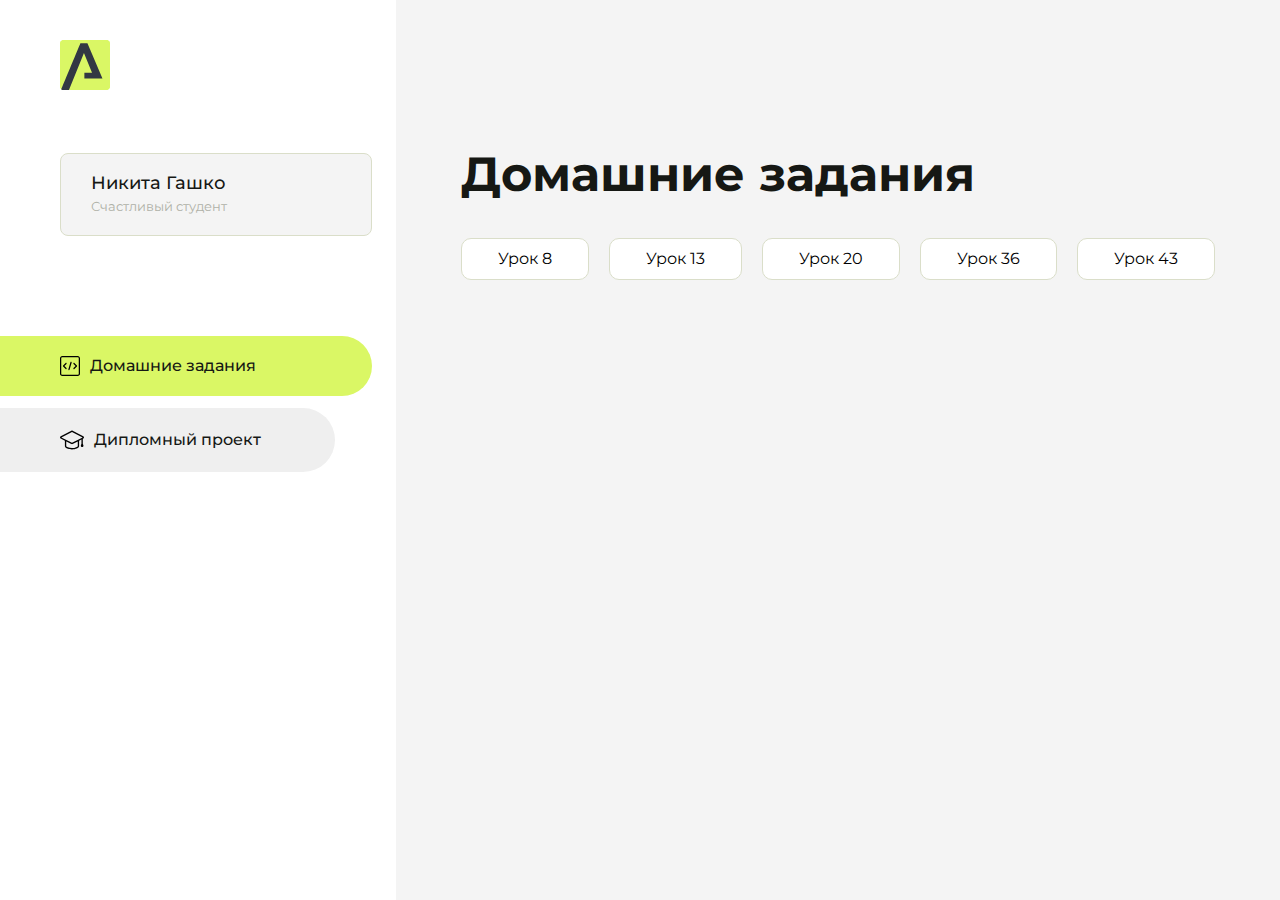
==== index.html @ 68aebcd8 "Update index.html" ====
<!DOCTYPE html>
<html lang="en">
<head>
    <meta charset="UTF-8">
    <meta name="viewport" content="width=device-width, initial-scale=1.0">
    <title>Домашняя работа</title>
    <link rel="shortcut icon" href="src/logo.ico" type="image/x-icon">
    <link rel="preconnect" href="https://fonts.googleapis.com">
    <link rel="preconnect" href="https://fonts.gstatic.com" crossorigin>
    <link href="https://fonts.googleapis.com/css2?family=Montserrat:wght@400;500;700&family=Rubik:wght@500&display=swap"
          rel="stylesheet">
    <link rel="stylesheet" href="src/style.css">
</head>
<body id="body">
<div class="overlay" id="overlay"></div>
<div class="layout">
    <div class="burger" id="burger">
        <svg viewBox="0 0 24 24" fill="none" xmlns="http://www.w3.org/2000/svg">
            <g id="SVGRepo_bgCarrier" stroke-width="0"></g>
            <g id="SVGRepo_tracerCarrier" stroke-linecap="round" stroke-linejoin="round"></g>
            <g id="SVGRepo_iconCarrier">
                <path d="M4 18L20 18" stroke="#DAF765" stroke-width="2" stroke-linecap="round"></path>
                <path d="M4 12L20 12" stroke="#DAF765" stroke-width="2" stroke-linecap="round"></path>
                <path d="M4 6L20 6" stroke="#DAF765" stroke-width="2" stroke-linecap="round"></path>
            </g>
        </svg>
    </div>
    <aside class="sidebar" id="sidebar">
        <div class="sidebar__inner">
            <div class="logo">
                <svg width="50" height="50" viewBox="0 0 50 50" fill="none" xmlns="http://www.w3.org/2000/svg">
                    <g clip-path="url(#clip0_513_74730)">
                        <path d="M46.17 -0.257004H3.83C1.57281 -0.257004 -0.257 1.57281 -0.257 3.83V46.17C-0.257 48.4272 1.57281 50.257 3.83 50.257H46.17C48.4272 50.257 50.257 48.4272 50.257 46.17V3.83C50.257 1.57281 48.4272 -0.257004 46.17 -0.257004Z"
                              fill="#DAF765"/>
                        <path d="M24.375 38.4H42.461L27.441 3.1585H20.4355C20.4355 3.1585 6.7895 35.881 1.1945 49.294C2.015 50.0275 3.0945 50.257 3.6945 50.257H8.8445L23.954 13.07L32.0465 32.8285H24.375V38.4Z"
                              fill="#323843"/>
                    </g>
                    <defs>
                        <clipPath id="clip0_513_74730">
                            <rect width="50" height="50" fill="white"/>
                        </clipPath>
                    </defs>
                </svg>
            </div>
            <div class="sidebar__user">
                <div class="sidebar__name">Никита Гашко</div>
                <div class="sidebar__text">Счастливый студент</div>
            </div>
            <div class="sidebar__tabs">
                <div class="sidebar__item">
                    <button class="sidebar__button active" id="tasks">
                        <svg xmlns="http://www.w3.org/2000/svg" width="20" height="20" viewBox="0 0 20 20" fill="none">
                            <g clip-path="url(#clip0_704_74543)">
                                <path d="M17.7083 20H2.29167C1.0275 20 0 18.9725 0 17.7083V2.29167C0 1.0275 1.0275 0 2.29167 0H17.7083C18.9725 0 20 1.0275 20 2.29167V17.7083C20 18.9725 18.9725 20 17.7083 20ZM2.29167 1.25C1.7175 1.25 1.25 1.7175 1.25 2.29167V17.7083C1.25 18.2825 1.7175 18.75 2.29167 18.75H17.7083C18.2825 18.75 18.75 18.2825 18.75 17.7083V2.29167C18.75 1.7175 18.2825 1.25 17.7083 1.25H2.29167Z"
                                      fill="black"/>
                                <path d="M6.04167 13.125C5.88167 13.125 5.72167 13.0642 5.6 12.9417L3.1 10.4417C2.85583 10.1975 2.85583 9.80167 3.1 9.5575L5.6 7.0575C5.84417 6.81333 6.24 6.81333 6.48417 7.0575C6.72833 7.30167 6.72833 7.6975 6.48417 7.94167L4.42583 10L6.48417 12.0583C6.72833 12.3025 6.72833 12.6983 6.48417 12.9425C6.36167 13.0642 6.20167 13.125 6.04167 13.125Z"
                                      fill="black"/>
                                <path d="M8.95833 14.1667C8.9 14.1667 8.84 14.1583 8.78167 14.1417C8.45083 14.0442 8.26083 13.6967 8.35833 13.3658L10.4417 6.28251C10.5392 5.95084 10.8892 5.76417 11.2175 5.85917C11.5483 5.95667 11.7383 6.30417 11.6408 6.63501L9.5575 13.7183C9.47833 13.9908 9.22833 14.1667 8.95833 14.1667Z"
                                      fill="black"/>
                                <path d="M13.9583 13.125C13.7983 13.125 13.6383 13.0642 13.5167 12.9417C13.2725 12.6975 13.2725 12.3017 13.5167 12.0575L15.575 9.99916L13.5167 7.94083C13.2725 7.69666 13.2725 7.30083 13.5167 7.05666C13.7608 6.81249 14.1567 6.81249 14.4008 7.05666L16.9008 9.55666C17.145 9.80083 17.145 10.1967 16.9008 10.4408L14.4008 12.9408C14.2783 13.0642 14.1183 13.125 13.9583 13.125Z"
                                      fill="black"/>
                            </g>
                            <defs>
                                <clipPath id="clip0_704_74543">
                                    <rect width="20" height="20" fill="white"/>
                                </clipPath>
                            </defs>
                        </svg>
                        <span>Домашние задания</span></button>
                </div>
                <div class="sidebar__item">
                    <button class="sidebar__button" id="diplom">
                        <svg xmlns="http://www.w3.org/2000/svg" width="24" height="24" viewBox="0 0 24 24" fill="none">
                            <g clip-path="url(#clip0_704_74553)">
                                <path d="M23.2628 10.5971C23.7176 10.365 24 9.90375 24 9.39337C24 8.883 23.7176 8.42175 23.2628 8.18962L12.6135 2.75362C12.2291 2.55824 11.7705 2.55787 11.3854 2.75399L0.736875 8.19C0.282375 8.42175 0 8.883 0 9.39337C0 9.90375 0.282375 10.365 0.736875 10.5971L4.89038 12.7177V18.2074C4.89038 19.8154 8.412 21.393 12 21.393C15.5884 21.393 19.1096 19.815 19.1096 18.2074V12.7174L21.4609 11.517V15.8017L20.901 17.2305C20.7409 17.6389 20.7934 18.0994 21.0405 18.4616C21.2876 18.8246 21.6979 19.041 22.1366 19.041C22.5754 19.041 22.9852 18.8246 23.2324 18.462C23.4795 18.099 23.532 17.6385 23.3719 17.2301L22.8124 15.8021V10.827L23.2628 10.5971ZM17.7623 18.1721C17.6198 18.6375 15.3491 20.0419 12 20.0419C8.65088 20.0419 6.38025 18.6375 6.2415 18.2074V12.3037L6.23887 12.3019C6.23812 12.057 6.1065 11.8207 5.87325 11.7019L1.3515 9.39337L12 3.95737L22.6489 9.39337L12 14.8294L5.87325 11.7019C5.54063 11.5331 4.6695 11.6674 4.5 12C4.33012 12.3322 4.55813 12.5479 4.89038 12.7177L11.3857 16.0331C11.5781 16.1314 11.7889 16.1805 12 16.1805C12.2107 16.1805 12.4222 16.1314 12.6146 16.0331L17.7593 13.407L17.7623 18.1721Z"
                                      fill="black"/>
                            </g>
                            <defs>
                                <clipPath id="clip0_704_74553">
                                    <rect width="24" height="24" fill="white"/>
                                </clipPath>
                            </defs>
                        </svg>
                        <span>Дипломный проект</span></button>
                </div>
            </div>
        </div>

    </aside>
    <div class="content">
        <div class="container">
            <div class="content__block" id="tasksBlock">
                <div class="content__title">Домашние задания</div>
                <ul class="content__list">
                    <li class="content__list-item">
                        <a href="Урок 8/index.html">Урок 8</a>
                    </li>
                    <li class="content__list-item">
                        <a href="Урок 13/index.html">Урок 13</a>
                    </li>
                    <li class="content__list-item">
                        <a href="Урок 20/index.html">Урок 20</a>
                    </li>
                    <li class="content__list-item">
                        <a href="Урок 36/index.html">Урок 36</a>
                    </li>
                    <li class="content__list-item">
                        <a href="Урок 36/index.html">Урок 43</a>
                    </li>
                </ul>
            </div>
            <div class="content__block hidden" id="diplomBlock">
                <div class="content__title">Дипломный проект</div>
                <div class="content__list-diplom">
                    <a href="ПАПКА-С-НОМЕРОМ-УРОКА">Ссылка на ДЗ</a>
                </div>
                <div class="content__decor">
                    <div class="content__decor-text">Давай проверим, чему ты научился!</div>
                    <div class="content__decor-img">
                        <img src="src/decor.png" alt="decor">
                    </div>
                </div>
            </div>
        </div>
    </div>
</div>
<script src="src/index.js"></script>
</body>
</html>
---- src/style.css ----
*{padding: 0;margin: 0;border: 0;}
*,*:before,*:after{-webkit-box-sizing: border-box;box-sizing: border-box;}
:focus,:active{outline: none;}
a:focus,a:active{outline: none;}
nav,footer,header,aside{display: block;}
html,body{
    height:100%;width:100%;
    font-size:100%;line-height:1;-ms-text-size-adjust:100%;-moz-text-size-adjust:100%;-webkit-text-size-adjust:100%;}
input,button,textarea{font-family:inherit;}
input::-ms-clear{display: none;}
button{cursor: pointer;}
button::-moz-focus-inner{padding:0;border:0;}
a,a:visited{text-decoration: none;}
a:hover{text-decoration: none;}
ul li{list-style: none;}
img{vertical-align: top;}
h1,h2,h3,h4,h5,h6{font-size:inherit;font-weight: inherit;}
a{color:inherit;}



body {
    font-family: "Montserrat",SansSerif;
    color: black;
}

body.overflow {
    overflow: hidden;
}



.layout {
    display: -webkit-box;
    display: -ms-flexbox;
    display: flex;
    min-height: 100vh;
}

.sidebar {
    padding: 40px 24px 40px 0;
    -ms-flex-negative: 0;
    flex-shrink: 0;
    background-color: white;
}



.content {
    -webkit-box-flex: 1;
    -ms-flex-positive: 1;
    flex-grow: 1;
    background-color: #F4F4F4;
}

.container {
    display: -webkit-box;
    display: -ms-flexbox;
    display: flex;
    -webkit-box-orient: vertical;
    -webkit-box-direction: normal;
    -ms-flex-direction: column;
    flex-direction: column;
    -webkit-box-pack: center;
    -ms-flex-pack: center;
    justify-content: center;
    -webkit-box-align: center;
    -ms-flex-align: center;
    align-items: center;
    padding: 150px 60px 80px 60px;
}


.logo {
    margin-left: 60px;
    margin-bottom: 60px;
}

.sidebar__user {
    background-color: #F4F4F4;
    padding: 20px 30px;
    margin-left: 60px;
    margin-bottom: 100px;
    border-radius: 8px;
    border: 1px solid #DADEC9;
}

.sidebar__name {
    color:#161814;
    font-size: 18px;
    font-weight: 500;
    margin-bottom: 6px;
}

.sidebar__text {
    color: #AFB1A7;
    font-size: 13px;
    font-weight: 400;
    line-height: 130%; /* 16.9px */
}

.sidebar__item {
    width: 372px;
}

.sidebar__button {
    display: -webkit-box;
    display: -ms-flexbox;
    display: flex;
    -webkit-box-align: center;
    -ms-flex-align: center;
    align-items: center;
    gap: 10px;
    padding: 20px 60px;
    margin-bottom: 12px;
    border-radius: 0px 100px 100px 0px;
    -webkit-transition: all .5s;
    -o-transition: all .5s;
    transition: all .5s;
    cursor: pointer;
    width: 90%;
    color:#161814;
    font-size: 16px;
    font-weight: 500;
}

.sidebar__button.active , .sidebar__button:hover {
    width: 100%;
    background-color: #DAF765;
}


.content__title {
    color: #161814;
    font-size: 48px;
    font-weight: 700;
    margin-bottom: 40px;
}

.content__list {
    display: -webkit-box;
    display: -ms-flexbox;
    display: flex;
    -webkit-box-align: center;
    -ms-flex-align: center;
    align-items: center;
    -ms-flex-wrap: wrap;
    flex-wrap: wrap;
    gap: 20px;
}



.content__list-item  {
    cursor: pointer;
    padding: 12px 18px;
    background-color: #fff;
    border-radius: 10px;
    border: 1px solid #DADEC9;
    -webkit-transition: all .3s;
    -o-transition: all .3s;
    transition: all .3s;
}

.content__list-item:hover,.content__list-diplom:hover {
    background-color: #AFB1A7;
}

li a {
    padding: 12px 18px;

}


.content__list-diplom {
    -webkit-transition: all .3s;
    -o-transition: all .3s;
    transition: all .3s;
    display: inline-block;
    padding: 12px 18px;
    background-color: #fff;
    border-radius: 10px;
    border: 1px solid #DADEC9;
}

.content__decor {
    display: -webkit-box;
    display: -ms-flexbox;
    display: flex;
    -webkit-box-align: center;
    -ms-flex-align: center;
    align-items: center;
}

.content__decor-text {
    color:#BEDD44;
    font-size: 36px;
    font-weight: 700;
    line-height: 110%; /* 39.6px */
}

.content__block {
    max-width: 1200px;
}

.content__block.hidden {
    display: none;
}

.content__decor-img img{
    width: 100%;
}

.burger {
    display: none;
    padding: 5px;
    position: fixed;
    top: 3%;
    right: 7%;
    width: 40px;
    height: 40px;
    background-color: #161814;
    border-radius: 50%;
    z-index: 10;
    border: 1px solid #DAF765;
}

@media (max-width: 768px) {
    .burger {
        display: block;
    }

    .sidebar {
        -webkit-transition: all .3s;
        -o-transition: all .3s;
        transition: all .3s;
        -webkit-transform: translateX(-100%);
        -ms-transform: translateX(-100%);
        transform: translateX(-100%);
        position: fixed;
        top: 0;
        left: 0;
        bottom: 0;
        z-index: 5;
    }

    .sidebar.show {
        -webkit-transform: translateX(0%);
        -ms-transform: translateX(0%);
        transform: translateX(0%);
    }

    .overlay {
        opacity: 0;
        pointer-events: none;
        -webkit-transition: all .3s;
        -o-transition: all .3s;
        transition: all .3s;
        position: absolute;
        top: 0;
        right: 0;
        left: 0;
        bottom: 0;
        z-index: 3;
        background-color: #000000e0;
    }

    .overlay.show {
        opacity: 1;
        pointer-events: all;
    }

    .container {
        padding: 40px 20px;
        min-height: 100%;
    }

    .content__decor {
        margin-top: 20px;
        -webkit-box-orient: vertical;
        -webkit-box-direction: normal;
        -ms-flex-direction: column;
        flex-direction: column;
    }
}

@media (max-width: 400px) {
    .sidebar__user {
        margin-left: 0;
    }
}
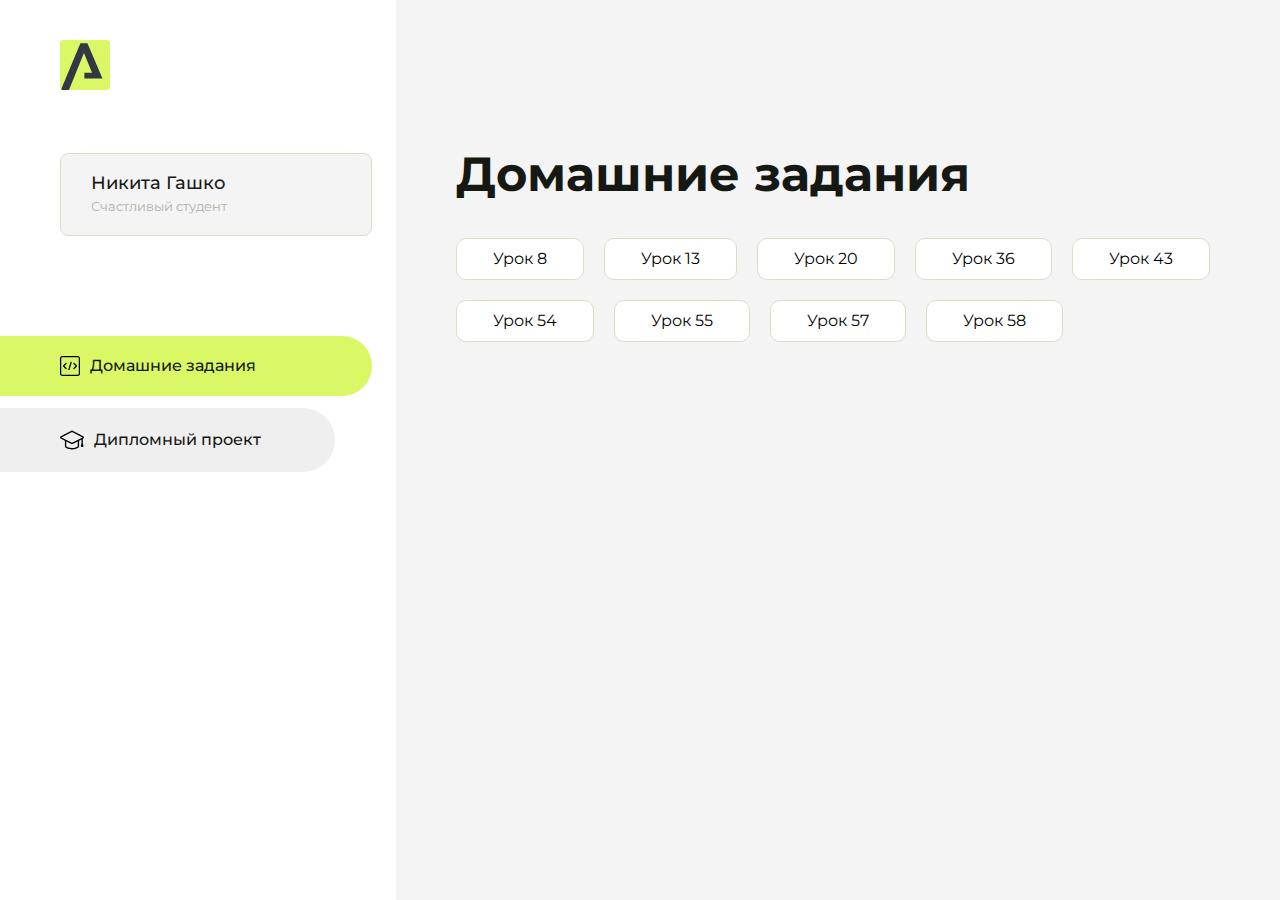
==== commit a2f5e312: "Update index.html" ====
--- a/index.html
+++ b/index.html
@@ -105,7 +105,19 @@
                         <a href="Урок 36/index.html">Урок 36</a>
                     </li>
                     <li class="content__list-item">
-                        <a href="Урок 36/index.html">Урок 43</a>
+                        <a href="Урок 43new/index.html">Урок 43</a>
+                    </li>
+                    <li class="content__list-item">
+                        <a href="Урок 54/index.html">Урок 54</a>
+                    </li>
+                    <li class="content__list-item">
+                        <a href="Урок 55/index.html">Урок 55</a>
+                    </li>
+                    <li class="content__list-item">
+                        <a href="Урок 57/index.html">Урок 57</a>
+                    </li>
+                    <li class="content__list-item">
+                        <a href="Урок 58/index.html">Урок 58</a>
                     </li>
                 </ul>
             </div>
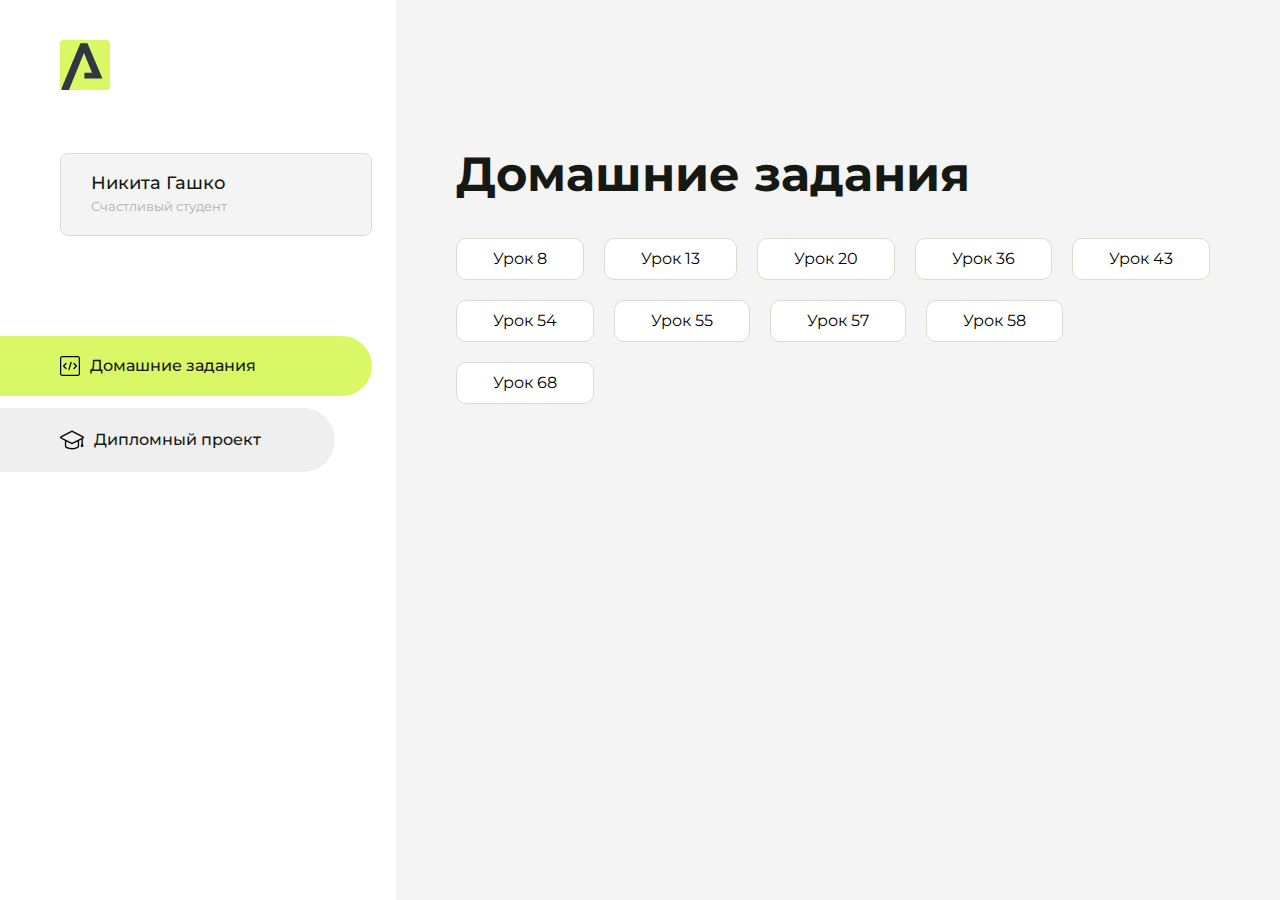
==== commit 5619b63b: "Update index.html" ====
--- a/index.html
+++ b/index.html
@@ -119,6 +119,9 @@
                     <li class="content__list-item">
                         <a href="Урок 58/index.html">Урок 58</a>
                     </li>
+                    <li class="content__list-item">
+                        <a href="Урок 68/index.html">Урок 68</a>
+                    </li>
                 </ul>
             </div>
             <div class="content__block hidden" id="diplomBlock">
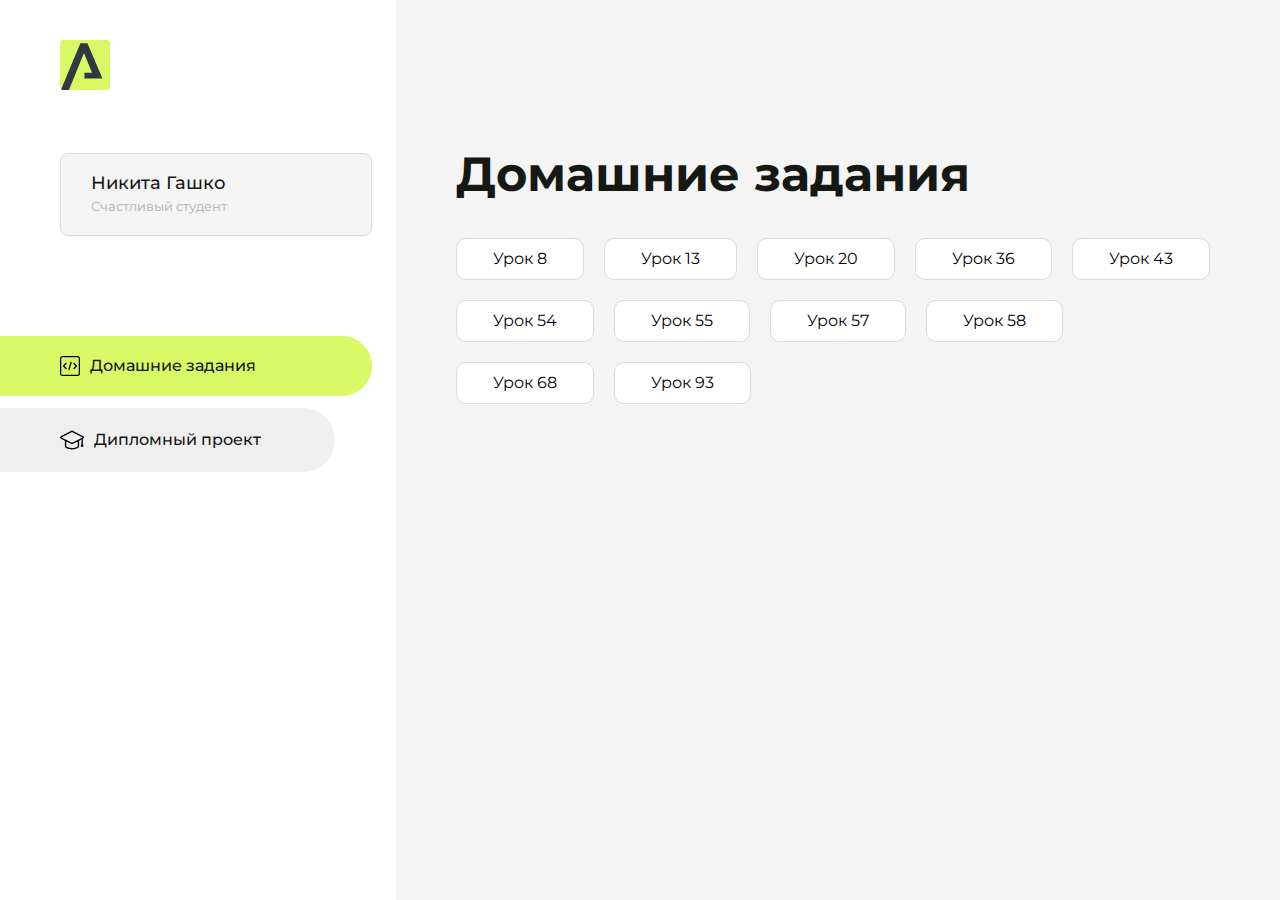
==== commit 098b69f4: "Update index.html" ====
--- a/index.html
+++ b/index.html
@@ -122,6 +122,9 @@
                     <li class="content__list-item">
                         <a href="Урок 68/index.html">Урок 68</a>
                     </li>
+                    <li class="content__list-item">
+                        <a href="wake-bake-93/index.html">Урок 93</a>
+                    </li>
                 </ul>
             </div>
             <div class="content__block hidden" id="diplomBlock">
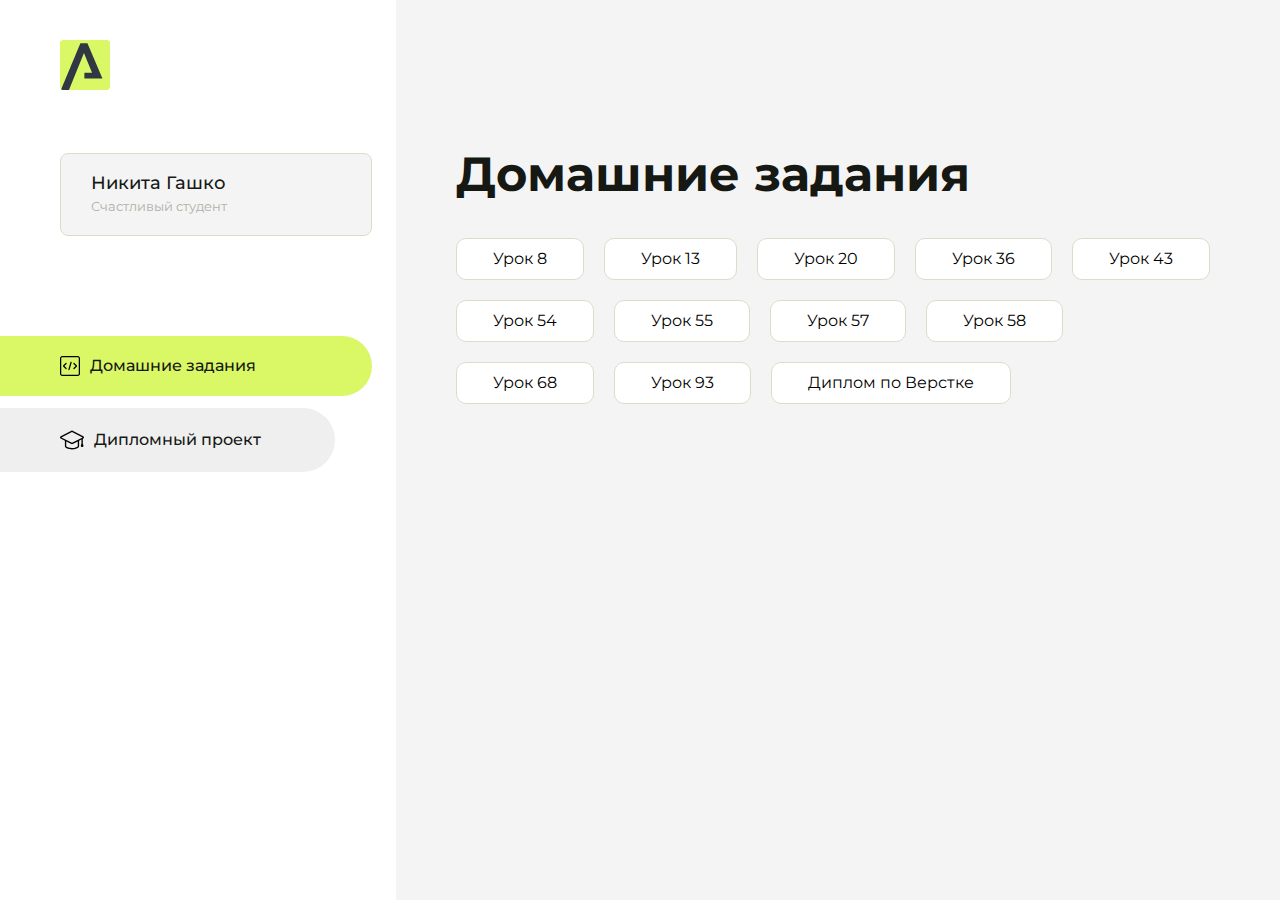
==== commit 0e5ce0cf: "Update index.html" ====
--- a/index.html
+++ b/index.html
@@ -125,6 +125,9 @@
                     <li class="content__list-item">
                         <a href="wake-bake-93/index.html">Урок 93</a>
                     </li>
+                    <li class="content__list-item">
+                        <a href="Диплом Dyson/index.html">Диплом по Верстке</a>
+                    </li>
                 </ul>
             </div>
             <div class="content__block hidden" id="diplomBlock">
